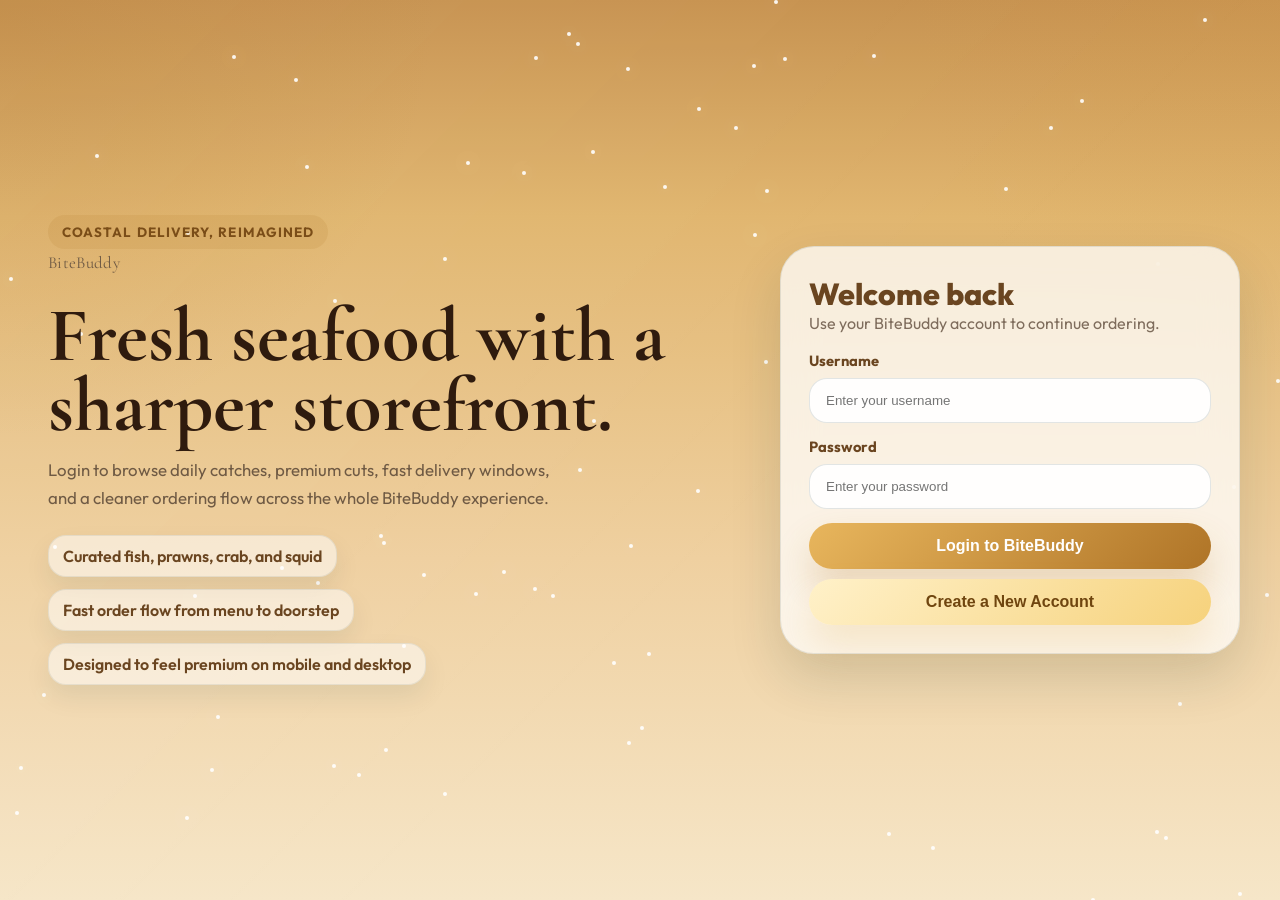
==== index.html @ 219a30d7 "Add frontend project files" ====
<!DOCTYPE html>
<html lang="en">
<head>
<meta charset="UTF-8">
<meta name="viewport" content="width=device-width, initial-scale=1.0">
<title>BiteBuddy Login</title>
<link rel="preconnect" href="https://fonts.googleapis.com">
<link rel="preconnect" href="https://fonts.gstatic.com" crossorigin>
<link href="https://fonts.googleapis.com/css2?family=Cormorant+Garamond:wght@500;600;700&family=Outfit:wght@300;400;500;600;700;800&display=swap" rel="stylesheet">
<link rel="shortcut icon" href="https://res.cloudinary.com/dn5wb46jl/image/upload/v1774414028/icon_qrqwhg.jpg">
<link rel="stylesheet" href="style.css">
<script src="script.js" defer></script>
</head>
<body class="auth-body">
<div class="auth-backdrop"></div>
<div class="stars" id="stars"></div>

<main class="auth-frame">
    <section class="auth-grid">
        <div class="auth-copy">
            <div class="auth-kicker">Coastal delivery, reimagined</div>
            <p class="brand">BiteBuddy</p>
            <h1>Fresh seafood with a sharper storefront.</h1>
            <p>Login to browse daily catches, premium cuts, fast delivery windows, and a cleaner ordering flow across the whole BiteBuddy experience.</p>
            <div class="auth-points">
                <div class="auth-point">Curated fish, prawns, crab, and squid</div>
                <div class="auth-point">Fast order flow from menu to doorstep</div>
                <div class="auth-point">Designed to feel premium on mobile and desktop</div>
            </div>
        </div>

        <div class="auth-panel">
            <div>
                <h2>Welcome back</h2>
                <p class="auth-subtitle">Use your BiteBuddy account to continue ordering.</p>
            </div>

            <form class="auth-form">
                <div class="field-group">
                    <label for="username">Username</label>
                    <input type="text" id="username" placeholder="Enter your username" required>
                </div>

                <div class="field-group">
                    <label for="password">Password</label>
                    <input type="password" id="password" placeholder="Enter your password" required>
                </div>

                <div class="auth-actions">
                    <button class="auth-btn primary" type="button" onclick="login()">Login to BiteBuddy</button>
                    <button class="auth-btn secondary" type="button" onclick="window.location.href='signin.html'">Create a New Account</button>
                </div>
            </form>
        </div>
    </section>
</main>

<script>
const starBox = document.getElementById("stars");
for (let i = 0; i < 80; i++) {
    const star = document.createElement("span");
    star.style.left = Math.random() * 100 + "%";
    star.style.top = Math.random() * 100 + "%";
    star.style.animationDuration = (Math.random() * 5 + 5) + "s";
    starBox.appendChild(star);
}
</script>
</body>
</html>
---- style.css ----
* {
    box-sizing: border-box;
}

body.auth-body {
    margin: 0;
    min-height: 100vh;
    overflow: hidden;
    font-family: "Outfit", "Segoe UI", sans-serif;
    background:
        radial-gradient(circle at 0 0, rgba(175, 116, 39, 0.24), transparent 28%),
        radial-gradient(circle at 100% 0, rgba(214, 160, 83, 0.2), transparent 24%),
        linear-gradient(180deg, #c7924f 0%, #e1b66f 24%, #efd0a0 62%, #f6e6c8 100%);
    color: #2f1b0e;
    position: relative;
}

.auth-backdrop,
.logo-bg {
    position: fixed;
    inset: 0;
    background:
        linear-gradient(135deg, rgba(255, 255, 255, 0.3), transparent 62%),
        url("https://res.cloudinary.com/dn5wb46jl/image/upload/v1774500693/Background_af1yr5.jpg") center/cover no-repeat;
    opacity: 0.16;
    filter: saturate(1.02) contrast(1.04);
    transform: scale(1.06);
    animation: drift 16s ease-in-out infinite alternate;
}

.stars {
    position: fixed;
    inset: 0;
    overflow: hidden;
}

.stars span {
    position: absolute;
    width: 4px;
    height: 4px;
    border-radius: 50%;
    background: rgba(255, 255, 255, 0.9);
    box-shadow: 0 0 16px rgba(255, 255, 255, 0.55);
    animation: sparkle linear infinite;
}

.auth-frame {
    position: relative;
    z-index: 1;
    min-height: 100vh;
    width: min(1200px, calc(100% - 32px));
    margin: 0 auto;
    padding: 24px 0;
    display: grid;
    align-items: center;
}

.page-back-btn {
    position: absolute;
    top: 24px;
    left: 0;
    z-index: 2;
    border: 1px solid rgba(22, 50, 53, 0.12);
    background: rgba(255, 255, 255, 0.78);
    color: #7a4d18;
    border-radius: 999px;
    padding: 12px 18px;
    font-weight: 700;
    box-shadow: 0 14px 30px rgba(19, 48, 49, 0.1);
}

.page-back-btn:hover {
    transform: translateY(-2px);
    background: linear-gradient(135deg, #fff3d6, #f7deb0);
    box-shadow:
        0 0 16px rgba(232, 182, 93, 0.36),
        0 14px 28px rgba(115, 74, 26, 0.14);
}

.auth-grid {
    display: grid;
    grid-template-columns: minmax(0, 1fr) minmax(360px, 460px);
    gap: 26px;
    align-items: center;
}

.auth-copy {
    padding: 24px 0 24px 8px;
    animation: authPanelInRight 0.9s cubic-bezier(0.22, 1, 0.36, 1) both;
}

.brand {
    margin: 0 0 20px;
    font-family: "Cormorant Garamond", Georgia, serif;
    font-size: clamp(4rem, 9vw, 7.2rem);
    line-height: 0.88;
    color: #7a4d18;
    letter-spacing: 0.02em;
}

.auth-kicker {
    display: inline-flex;
    align-items: center;
    gap: 10px;
    padding: 9px 14px;
    border-radius: 999px;
    background: rgba(175, 116, 39, 0.12);
    color: #7a4d18;
    font-size: 0.84rem;
    font-weight: 700;
    letter-spacing: 0.08em;
    text-transform: uppercase;
}

.auth-copy h1 {
    margin: 18px 0 14px;
    font-family: "Cormorant Garamond", Georgia, serif;
    font-size: clamp(3rem, 6vw, 5.4rem);
    line-height: 0.92;
}

.auth-copy p {
    max-width: 520px;
    margin: 0 0 24px;
    color: #6f5a44;
    font-size: 1.05rem;
    line-height: 1.65;
}

.auth-points {
    display: grid;
    gap: 12px;
}

.auth-point {
    width: fit-content;
    padding: 10px 14px;
    border-radius: 18px;
    background: rgba(255, 255, 255, 0.52);
    border: 1px solid rgba(22, 50, 53, 0.08);
    box-shadow: 0 12px 26px rgba(19, 48, 49, 0.08);
    color: #6a4520;
    font-weight: 600;
}

.auth-copy > .auth-kicker,
.auth-copy > .brand,
.auth-copy > h1,
.auth-copy > p,
.auth-points .auth-point,
.auth-panel > div,
.auth-form .field-group,
.auth-form #signupError,
.auth-actions,
.auth-switch {
    opacity: 0;
    transform: translateX(42px);
    animation: authSlideInRight 0.72s cubic-bezier(0.22, 1, 0.36, 1) forwards;
}

.auth-copy > .auth-kicker { animation-delay: 0.08s; }
.auth-copy > .brand { animation-delay: 0.16s; }
.auth-copy > h1 { animation-delay: 0.24s; }
.auth-copy > p { animation-delay: 0.32s; }
.auth-points .auth-point:nth-child(1) { animation-delay: 0.4s; }
.auth-points .auth-point:nth-child(2) { animation-delay: 0.48s; }
.auth-points .auth-point:nth-child(3) { animation-delay: 0.56s; }

.auth-panel {
    padding: 28px;
    border-radius: 34px;
    background: rgba(255, 255, 255, 0.74);
    border: 1px solid rgba(22, 50, 53, 0.1);
    backdrop-filter: blur(18px);
    box-shadow: 0 24px 52px rgba(19, 48, 49, 0.14);
    display: grid;
    gap: 18px;
    animation: authPanelInRight 0.95s cubic-bezier(0.22, 1, 0.36, 1) both;
}

.auth-panel > div:first-child { animation-delay: 0.12s; }
.auth-form .field-group:nth-child(1) { animation-delay: 0.2s; }
.auth-form .field-group:nth-child(2) { animation-delay: 0.28s; }
.auth-form .field-group:nth-child(3) { animation-delay: 0.36s; }
.auth-form .field-group:nth-child(4) { animation-delay: 0.44s; }
.auth-form .field-group:nth-child(5) { animation-delay: 0.52s; }
.auth-form .field-group:nth-child(6) { animation-delay: 0.6s; }
.auth-form #signupError { animation-delay: 0.64s; }
.auth-actions { animation-delay: 0.7s; }
.auth-switch { animation-delay: 0.78s; }

.auth-panel h2 {
    margin: 0;
    font-size: 1.9rem;
    font-weight: 800;
    color: #6a4520;
}

.auth-subtitle {
    margin: 0;
    color: #7f6d5d;
}

.auth-form {
    display: grid;
    gap: 14px;
}

.field-group {
    display: grid;
    gap: 8px;
}

.field-group label {
    color: #6a4520;
    font-size: 0.92rem;
    font-weight: 700;
}

.field-group input,
.field-group textarea {
    width: 100%;
    padding: 14px 16px;
    border-radius: 18px;
    border: 1px solid rgba(22, 50, 53, 0.12);
    outline: none;
    background: rgba(255, 255, 255, 0.92);
    color: #2f1b0e;
    transition: border-color 0.2s ease, box-shadow 0.2s ease, transform 0.2s ease;
}

.field-group textarea {
    resize: vertical;
    min-height: 112px;
}

.field-group input:focus,
.field-group textarea:focus {
    border-color: rgba(175, 116, 39, 0.34);
    box-shadow: 0 0 0 4px rgba(175, 116, 39, 0.08);
    transform: translateY(-1px);
}

.field-group input:hover,
.field-group textarea:hover {
    box-shadow:
        0 0 12px rgba(232, 182, 93, 0.3),
        0 12px 24px rgba(115, 74, 26, 0.08);
}

.form-grid {
    display: grid;
    grid-template-columns: 1fr 1fr;
    gap: 14px;
}

.form-grid .field-group.full {
    grid-column: 1 / -1;
}

.auth-actions {
    display: grid;
    gap: 10px;
}

.auth-btn {
    width: 100%;
    border: none;
    border-radius: 999px;
    padding: 14px 18px;
    font-size: 1rem;
    font-weight: 800;
    transition: transform 0.22s ease, box-shadow 0.22s ease;
}

.auth-btn:hover {
    transform: translateY(-2px);
}

.auth-btn.primary {
    background: linear-gradient(135deg, #e8b65d, #af7427);
    color: white;
    box-shadow: 0 20px 36px rgba(175, 116, 39, 0.24);
}

.auth-btn.primary:hover {
    box-shadow:
        0 0 18px rgba(232, 182, 93, 0.72),
        0 22px 38px rgba(175, 116, 39, 0.3);
}

.auth-btn.secondary {
    background: linear-gradient(135deg, #fff1c9, #f6d27c);
    color: #6f450f;
    box-shadow: 0 20px 36px rgba(225, 178, 94, 0.24);
}

.auth-btn.secondary:hover {
    box-shadow:
        0 0 18px rgba(246, 210, 124, 0.66),
        0 22px 38px rgba(175, 116, 39, 0.24);
}

.auth-note,
#signupError {
    margin: 0;
    font-size: 0.92rem;
    color: #c8553d;
    font-weight: 700;
}

.auth-switch {
    margin: 0;
    color: #7f6d5d;
    text-align: center;
}

.auth-switch a {
    color: #7a4d18;
    font-weight: 800;
}

@keyframes sparkle {
    from {
        transform: translateY(0);
        opacity: 0.75;
    }

    to {
        transform: translateY(105vh);
        opacity: 0;
    }
}

@keyframes drift {
    from {
        transform: scale(1.06) translate3d(-12px, 0, 0);
    }

    to {
        transform: scale(1.12) translate3d(18px, -10px, 0);
    }
}

@keyframes authPanelInRight {
    from {
        opacity: 0;
        transform: translateX(44px) scale(0.985);
    }

    to {
        opacity: 1;
        transform: translateX(0) scale(1);
    }
}

@keyframes authSlideInRight {
    from {
        opacity: 0;
        transform: translateX(42px);
    }

    to {
        opacity: 1;
        transform: translateX(0);
    }
}

@media (max-width: 900px) {
    body.auth-body {
        overflow: auto;
    }

    .auth-grid {
        grid-template-columns: 1fr;
    }

    .auth-copy {
        padding-inline: 0;
    }
}

@media (max-width: 640px) {
    .auth-frame {
        width: min(100% - 20px, 1200px);
        padding-top: 72px;
        padding-bottom: 24px;
    }

    .page-back-btn {
        left: 10px;
    }

    .brand {
        font-size: clamp(3.6rem, 20vw, 5.2rem);
    }

    .form-grid {
        grid-template-columns: 1fr;
    }

    .auth-panel {
        padding: 22px;
    }
}
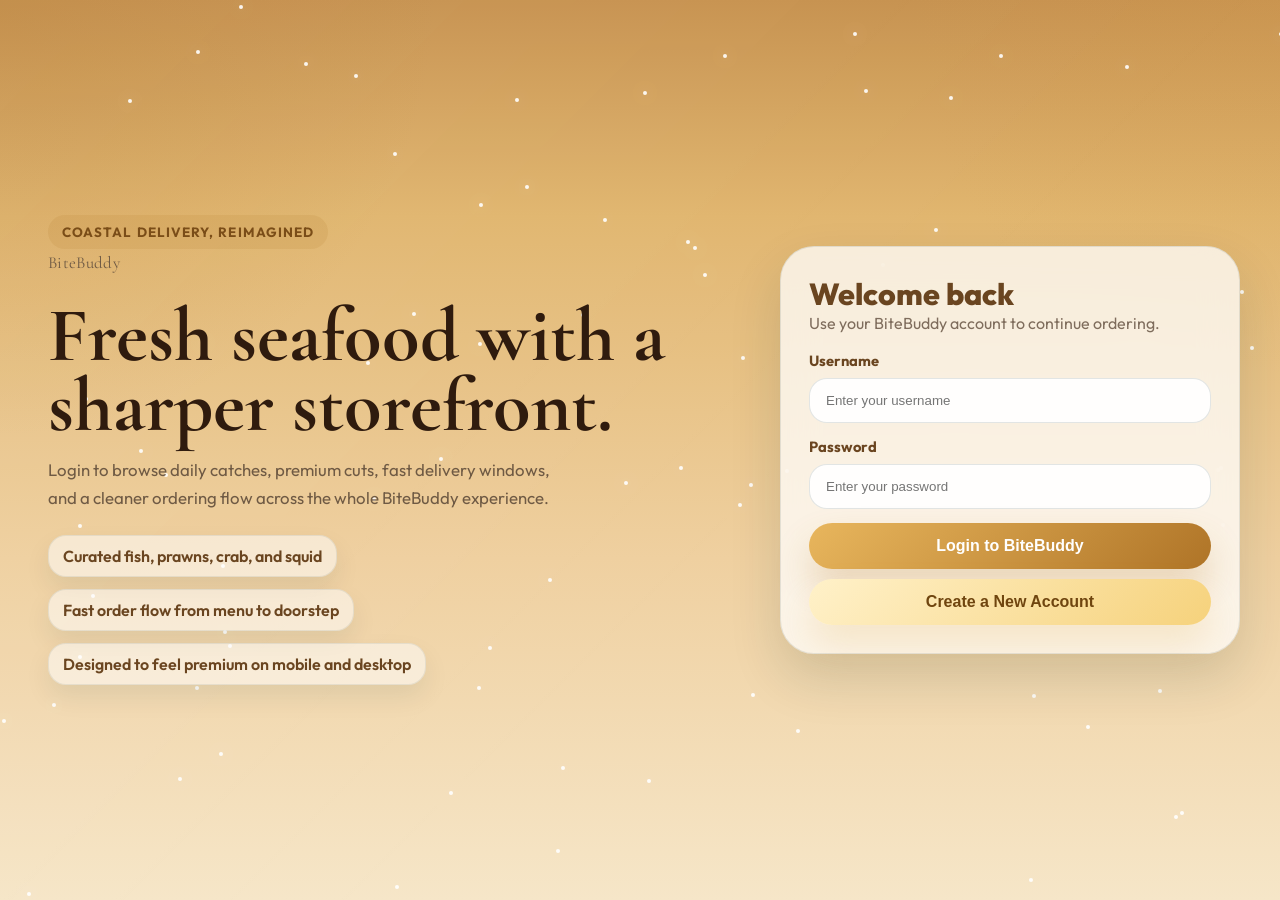
==== commit 3c03bb09: "Improve mobile username input handling" ====
--- a/index.html
+++ b/index.html
@@ -38,7 +38,7 @@
             <form class="auth-form">
                 <div class="field-group">
                     <label for="username">Username</label>
-                    <input type="text" id="username" placeholder="Enter your username" required>
+                    <input type="text" id="username" placeholder="Enter your username" autocapitalize="none" autocorrect="off" spellcheck="false" required>
                 </div>
 
                 <div class="field-group">
